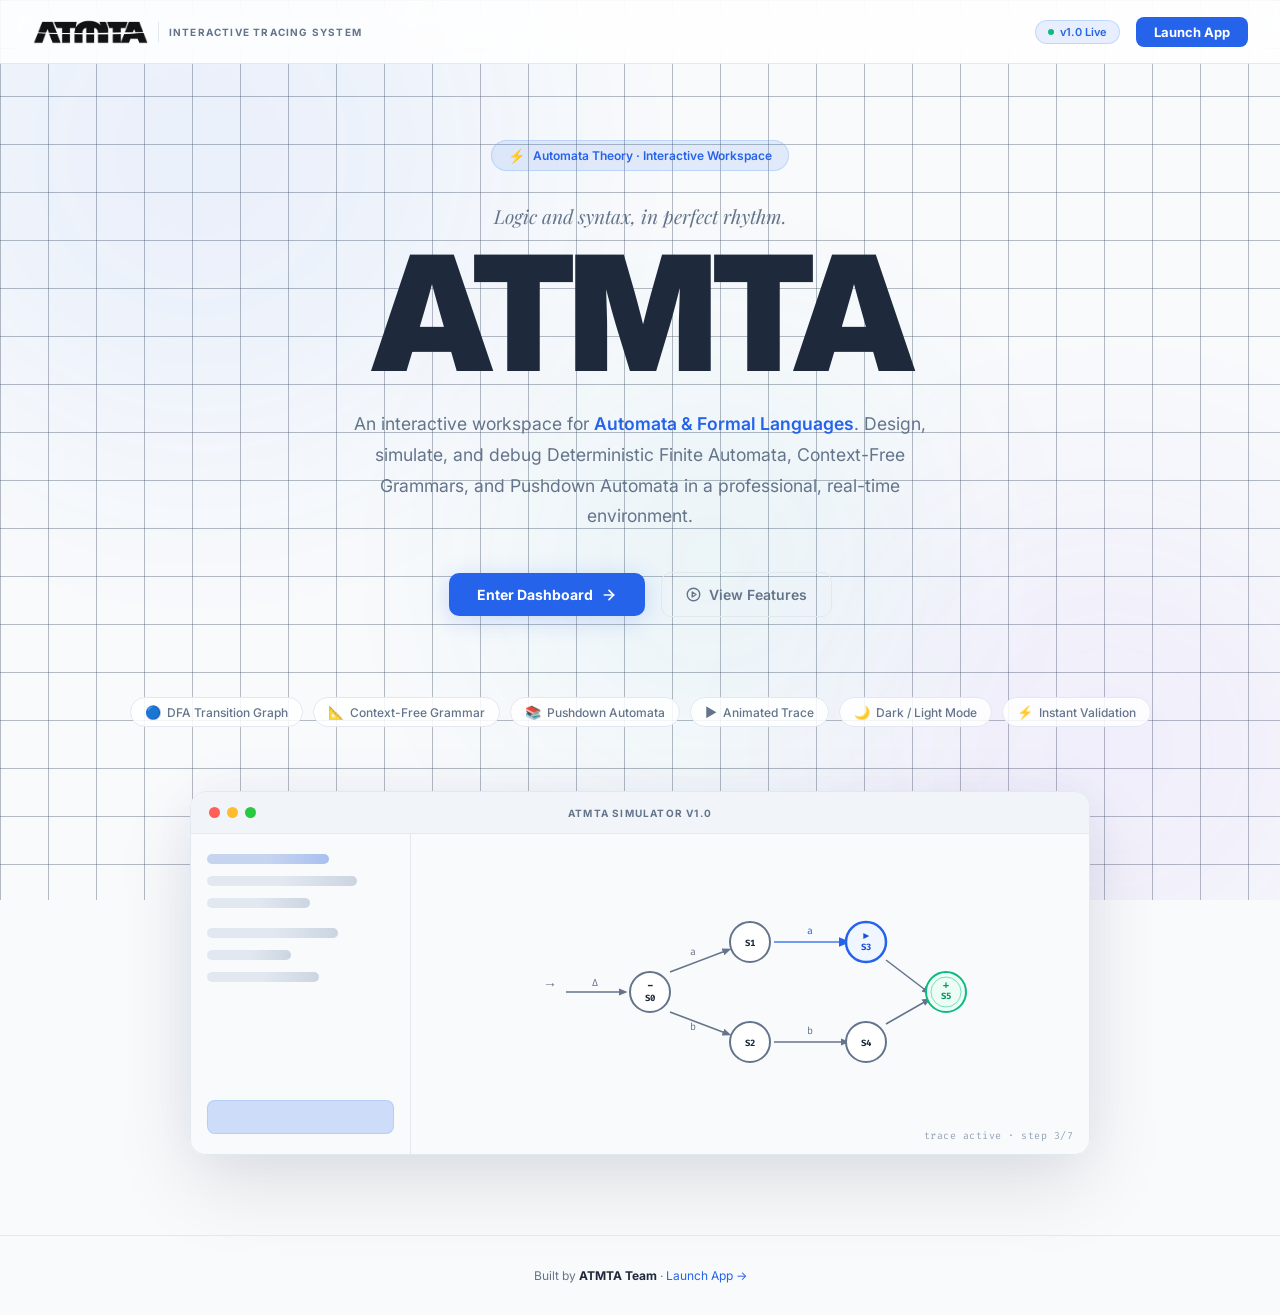
==== Automata-Theory/index.html @ 8695d4e0 "FILES" ====
<!DOCTYPE html>
<html lang="en">

<head>
    <meta charset="UTF-8">
    <meta name="viewport" content="width=device-width, initial-scale=1.0">
    <title>ATMTA - Interactive Tracing System</title>
    <meta name="description" content="An interactive workspace for Automata & Formal Languages. Design, simulate, and debug DFAs, CFGs, and PDAs in real-time.">
    <link href="https://fonts.googleapis.com/css2?family=Inter:wght@300;400;500;600;700;800;900&family=Fira+Code:wght@400;500&family=Playfair+Display:ital@1&display=swap" rel="stylesheet">

    <style>
        *, *::before, *::after { box-sizing: border-box; margin: 0; padding: 0; }

:root {
            --bg: #f8fafc;
            --bg2: #ffffff;
            --border: #e2e8f0;
            --accent: #2563eb;
            --accent2: #2563eb;
            --accent-glow: rgba(37, 99, 235, 0.2);
            --text: #1e293b;
            --muted: #64748b;
            --green: #10b981;
            --card-bg: rgba(255, 255, 255, 0.85);
        }

        html { scroll-behavior: smooth; }

        body {
            font-family: 'Inter', sans-serif;
            background-color: var(--bg);
            color: var(--text);
            min-height: 100vh;
            overflow-x: hidden;
            display: flex;
            flex-direction: column;
        }

        /* ─── Animated grid background ─── */
        .bg-grid {
            position: fixed;
            inset: 0;
            z-index: 0;
            background-image:
                linear-gradient(to right, rgba(51, 65, 85, 0.35) 1px, transparent 1px),
                linear-gradient(to bottom, rgba(51, 65, 85, 0.35) 1px, transparent 1px);
            background-size: 48px 48px;
            pointer-events: none;
        }

        /* ─── Radial glow blobs ─── */
        .bg-blobs {
            position: fixed;
            inset: 0;
            z-index: 0;
            pointer-events: none;
            overflow: hidden;
        }
        .blob {
            position: absolute;
            border-radius: 50%;
            filter: blur(120px);
            opacity: 0.06;
            animation: blobDrift 18s ease-in-out infinite alternate;
        }
        .blob-1 { width: 600px; height: 600px; background: #2563eb; top: -150px; left: -100px; animation-delay: 0s; }
        .blob-2 { width: 500px; height: 500px; background: #7c3aed; bottom: -100px; right: -80px; animation-delay: -6s; }
        .blob-3 { width: 400px; height: 400px; background: #0891b2; top: 40%; left: 40%; animation-delay: -12s; }

        @keyframes blobDrift {
            0%   { transform: translate(0, 0) scale(1); }
            50%  { transform: translate(40px, -30px) scale(1.08); }
            100% { transform: translate(-20px, 50px) scale(0.95); }
        }

        /* ─── Navbar ─── */
        nav {
            position: fixed;
            top: 0; left: 0; right: 0;
            z-index: 100;
            display: flex;
            align-items: center;
            justify-content: space-between;
            padding: 0 2rem;
            height: 64px;
            background: rgba(255, 255, 255, 0.85);
            backdrop-filter: blur(12px);
            border-bottom: 1px solid var(--border);
            animation: slideDown 0.6s cubic-bezier(0.16, 1, 0.3, 1) both;
        }

        @keyframes slideDown {
            from { transform: translateY(-100%); opacity: 0; }
            to   { transform: translateY(0);    opacity: 1; }
        }

        .nav-logo {
            display: flex;
            align-items: center;
            gap: 10px;
            text-decoration: none;
        }
        .nav-logo img { height: 28px; width: auto; object-fit: contain; }
        .nav-logo-divider { width: 1px; height: 20px; background: var(--border); }
        .nav-logo-text {
            font-size: 10px;
            font-weight: 700;
            letter-spacing: 0.12em;
            text-transform: uppercase;
            color: var(--muted);
        }

        .nav-right { display: flex; align-items: center; gap: 1rem; }
        .nav-badge {
            display: flex;
            align-items: center;
            gap: 6px;
            padding: 4px 12px;
            border-radius: 99px;
            border: 1px solid rgba(96, 165, 250, 0.3);
            background: rgba(37, 99, 235, 0.1);
            font-size: 11px;
            font-weight: 600;
            color: var(--accent2);
        }
        .nav-badge-dot {
            width: 6px; height: 6px;
            border-radius: 50%;
            background: var(--green);
            animation: pulse 2s infinite;
        }
        @keyframes pulse {
            0%, 100% { opacity: 1; transform: scale(1); }
            50%       { opacity: 0.5; transform: scale(1.4); }
        }

        .nav-cta {
            padding: 7px 18px;
            border-radius: 8px;
            background: var(--accent);
            color: #fff;
            font-size: 13px;
            font-weight: 700;
            text-decoration: none;
            transition: background 0.2s, transform 0.15s, box-shadow 0.2s;
            box-shadow: 0 0 0 0 var(--accent-glow);
        }
        .nav-cta:hover {
            background: #1d4ed8;
            transform: translateY(-1px);
            box-shadow: 0 8px 24px var(--accent-glow);
        }

        /* ─── Hero ─── */
        main {
            position: relative;
            z-index: 1;
            flex: 1;
            display: flex;
            flex-direction: column;
            align-items: center;
            padding: 140px 24px 80px;
        }

        .hero-eyebrow {
            display: inline-flex;
            align-items: center;
            gap: 8px;
            padding: 6px 16px;
            border-radius: 99px;
            border: 1px solid rgba(96, 165, 250, 0.3);
            background: rgba(37, 99, 235, 0.1);
            font-size: 12px;
            font-weight: 600;
            color: var(--accent2);
            margin-bottom: 2rem;
            opacity: 0;
            animation: fadeUp 0.7s 0.3s cubic-bezier(0.16, 1, 0.3, 1) forwards;
        }
        .hero-eyebrow-icon { font-size: 14px; }

        .hero-italic {
            font-family: 'Playfair Display', serif;
            font-style: italic;
            font-size: clamp(1rem, 2vw, 1.2rem);
            color: var(--muted);
            margin-bottom: 0.75rem;
            opacity: 0;
            animation: fadeUp 0.7s 0.5s cubic-bezier(0.16, 1, 0.3, 1) forwards;
        }

        .hero-title {
            font-size: clamp(5rem, 14vw, 10rem);
            font-weight: 900;
            letter-spacing: -0.04em;
            line-height: 0.9;
            color: #1e293b;
            text-align: center;
            margin-bottom: 1.5rem;
            opacity: 0;
            animation: fadeUp 0.8s 0.6s cubic-bezier(0.16, 1, 0.3, 1) forwards;
        }

        .hero-sub {
            font-size: clamp(0.9rem, 1.8vw, 1.1rem);
            color: var(--muted);
            max-width: 580px;
            text-align: center;
            line-height: 1.75;
            margin-bottom: 2.5rem;
            opacity: 0;
            animation: fadeUp 0.7s 0.8s cubic-bezier(0.16, 1, 0.3, 1) forwards;
        }
        .hero-sub strong { color: var(--accent2); font-weight: 600; }

        .hero-actions {
            display: flex;
            align-items: center;
            gap: 1rem;
            margin-bottom: 5rem;
            opacity: 0;
            animation: fadeUp 0.7s 1s cubic-bezier(0.16, 1, 0.3, 1) forwards;
        }

        .btn-primary {
            display: inline-flex;
            align-items: center;
            gap: 8px;
            padding: 13px 28px;
            border-radius: 10px;
            background: var(--accent);
            color: #fff;
            font-size: 14px;
            font-weight: 700;
            text-decoration: none;
            transition: all 0.2s;
            box-shadow: 0 4px 24px var(--accent-glow);
        }
        .btn-primary:hover {
            background: #1d4ed8;
            transform: translateY(-2px);
            box-shadow: 0 12px 32px var(--accent-glow);
        }
        .btn-primary svg { transition: transform 0.2s; }
        .btn-primary:hover svg { transform: translateX(3px); }

        .btn-secondary {
            display: inline-flex;
            align-items: center;
            gap: 8px;
            padding: 13px 24px;
            border-radius: 10px;
            border: 1px solid var(--border);
            color: var(--muted);
            font-size: 14px;
            font-weight: 600;
            text-decoration: none;
            transition: all 0.2s;
        }
        .btn-secondary:hover {
            border-color: var(--accent2);
            color: var(--accent2);
            background: rgba(96, 165, 250, 0.07);
        }

        /* ─── Feature chips ─── */
        .feature-chips {
            display: flex;
            flex-wrap: wrap;
            gap: 10px;
            justify-content: center;
            margin-bottom: 4rem;
            opacity: 0;
            animation: fadeUp 0.7s 1.1s cubic-bezier(0.16, 1, 0.3, 1) forwards;
        }
        .chip {
            display: flex;
            align-items: center;
            gap: 6px;
            padding: 6px 14px;
            border-radius: 99px;
            border: 1px solid var(--border);
            background: var(--card-bg);
            font-size: 12px;
            font-weight: 500;
            color: var(--muted);
            backdrop-filter: blur(8px);
        }
        .chip-icon { font-size: 13px; }

        /* ─── Mockup Window ─── */
        .mockup-wrap {
            width: 100%;
            max-width: 900px;
            opacity: 0;
            animation: fadeUp 0.9s 1.2s cubic-bezier(0.16, 1, 0.3, 1) forwards;
        }

        .mockup-window {
            background: var(--card-bg);
            backdrop-filter: blur(12px);
            border-radius: 16px;
            border: 1px solid var(--border);
            overflow: hidden;
            box-shadow:
                0 0 0 1px rgba(0,0,0,0.04) inset,
                0 32px 80px rgba(0,0,0,0.1),
                0 0 60px rgba(37,99,235,0.05);
        }

        .mockup-header {
            background: #f1f5f9;
            height: 42px;
            display: flex;
            align-items: center;
            padding: 0 18px;
            border-bottom: 1px solid var(--border);
            position: relative;
        }
        .mockup-dots { display: flex; gap: 7px; }
        .mockup-dot { width: 11px; height: 11px; border-radius: 50%; }
        .dot-red    { background: #ff5f56; }
        .dot-yellow { background: #ffbd2e; }
        .dot-green  { background: #27c93f; }
        .mockup-title {
            position: absolute;
            left: 50%;
            transform: translateX(-50%);
            font-size: 10px;
            font-weight: 700;
            letter-spacing: 0.12em;
            color: var(--muted);
            text-transform: uppercase;
        }

        .mockup-body {
            display: flex;
            height: 320px;
            background: #f8fafc;
        }

        .mockup-sidebar {
            width: 220px;
            border-right: 1px solid var(--border);
            padding: 20px 16px;
            display: flex;
            flex-direction: column;
            gap: 12px;
            flex-shrink: 0;
        }
        .mock-bar {
            height: 10px;
            border-radius: 6px;
            background: var(--border);
            animation: shimmer 2.5s infinite linear;
            background-size: 200% 100%;
            background-image: linear-gradient(90deg, #e2e8f0 25%, #cbd5e1 50%, #e2e8f0 75%);
        }
        .mock-bar.accent { background-image: linear-gradient(90deg, rgba(37,99,235,0.15) 25%, rgba(37,99,235,0.3) 50%, rgba(37,99,235,0.15) 75%); }
        @keyframes shimmer {
            0%   { background-position: 200% 0; }
            100% { background-position: -200% 0; }
        }
        .mock-btn {
            height: 34px;
            border-radius: 8px;
            background: rgba(37,99,235,0.2);
            border: 1px solid rgba(96,165,250,0.25);
            margin-top: auto;
        }

        .mockup-canvas {
            flex: 1;
            display: flex;
            align-items: center;
            justify-content: center;
            position: relative;
            overflow: hidden;
        }

        /* Animated DFA inside mockup */
        .mini-dfa { position: relative; }
        .mini-dfa svg { overflow: visible; }
        .dfa-node-circle {
            transition: all 0.4s;
        }
        @keyframes nodeGlow {
            0%, 100% { filter: drop-shadow(0 0 0px #2563eb); }
            50%       { filter: drop-shadow(0 0 12px #2563eb); }
        }
        .node-active { animation: nodeGlow 1.5s ease-in-out infinite; }

        /* ─── Animations ─── */
        @keyframes fadeUp {
            from { opacity: 0; transform: translateY(28px); }
            to   { opacity: 1; transform: translateY(0); }
        }

        /* ─── Footer ─── */
        footer {
            position: relative;
            z-index: 1;
            text-align: center;
            padding: 2rem;
            font-size: 12px;
            color: var(--muted);
            border-top: 1px solid var(--border);
        }
        footer a { color: var(--accent2); text-decoration: none; }
        footer a:hover { text-decoration: underline; }

        @media (max-width: 600px) {
            .mockup-sidebar { display: none; }
            .hero-actions { flex-direction: column; }
        }
    </style>
</head>

<body>
    <div class="bg-grid"></div>
    <div class="bg-blobs">
        <div class="blob blob-1"></div>
        <div class="blob blob-2"></div>
        <div class="blob blob-3"></div>
    </div>

    <!-- Navbar -->
    <nav>
        <a href="#" class="nav-logo">
            <img src="logo_atmt.png" alt="ATMTA Logo">
            <div class="nav-logo-divider"></div>
            <span class="nav-logo-text">Interactive Tracing System</span>
        </a>
        <div class="nav-right">
            <div class="nav-badge">
                <span class="nav-badge-dot"></span>
                v1.0 Live
            </div>
            <a href="DFA_Tester.html" class="nav-cta">Launch App</a>
        </div>
    </nav>

    <!-- Hero -->
    <main>
        <div class="hero-eyebrow">
            <span class="hero-eyebrow-icon">⚡</span>
            Automata Theory · Interactive Workspace
        </div>

        <p class="hero-italic">Logic and syntax, in perfect rhythm.</p>

        <h1 class="hero-title">ATMTA</h1>

        <p class="hero-sub">
            An interactive workspace for <strong>Automata &amp; Formal Languages</strong>.
            Design, simulate, and debug Deterministic Finite Automata,
            Context-Free Grammars, and Pushdown Automata in a professional, real-time environment.
        </p>

        <div class="hero-actions">
            <a href="DFA_Tester.html" class="btn-primary">
                Enter Dashboard
                <svg width="16" height="16" viewBox="0 0 24 24" fill="none" stroke="currentColor" stroke-width="2.5" stroke-linecap="round" stroke-linejoin="round">
                    <line x1="5" y1="12" x2="19" y2="12"></line>
                    <polyline points="12 5 19 12 12 19"></polyline>
                </svg>
            </a>
            <a href="#features" class="btn-secondary">
                <svg width="15" height="15" viewBox="0 0 24 24" fill="none" stroke="currentColor" stroke-width="2.2" stroke-linecap="round" stroke-linejoin="round">
                    <circle cx="12" cy="12" r="10"/><polygon points="10 8 16 12 10 16 10 8"/>
                </svg>
                View Features
            </a>
        </div>

        <!-- Feature chips -->
        <div class="feature-chips" id="features">
            <div class="chip"><span class="chip-icon">🔵</span> DFA Transition Graph</div>
            <div class="chip"><span class="chip-icon">📐</span> Context-Free Grammar</div>
            <div class="chip"><span class="chip-icon">📚</span> Pushdown Automata</div>
            <div class="chip"><span class="chip-icon">▶</span> Animated Trace</div>
            <div class="chip"><span class="chip-icon">🌙</span> Dark / Light Mode</div>
            <div class="chip"><span class="chip-icon">⚡</span> Instant Validation</div>
        </div>

        <!-- Mockup -->
        <div class="mockup-wrap">
            <div class="mockup-window">
                <div class="mockup-header">
                    <div class="mockup-dots">
                        <div class="mockup-dot dot-red"></div>
                        <div class="mockup-dot dot-yellow"></div>
                        <div class="mockup-dot dot-green"></div>
                    </div>
                    <div class="mockup-title">ATMTA Simulator v1.0</div>
                </div>
                <div class="mockup-body">
                    <!-- Sidebar skeleton -->
                    <div class="mockup-sidebar">
                        <div class="mock-bar accent" style="width:65%"></div>
                        <div class="mock-bar" style="width:80%"></div>
                        <div class="mock-bar" style="width:55%"></div>
                        <div class="mock-bar" style="width:70%; margin-top:8px"></div>
                        <div class="mock-bar" style="width:45%"></div>
                        <div class="mock-bar" style="width:60%"></div>
                        <div class="mock-btn"></div>
                    </div>
                    <!-- Canvas area -->
                    <div class="mockup-canvas">
                        <div class="mini-dfa">
                            <svg width="480" height="220" viewBox="0 0 480 220">
                                <defs>
                                    <marker id="arr" viewBox="0 0 10 10" refX="6" refY="5" markerWidth="6" markerHeight="6" orient="auto-start-reverse">
                                        <path d="M 0 1 L 10 5 L 0 9 z" fill="#64748b"/>
                                    </marker>
                                    <marker id="arr-active" viewBox="0 0 10 10" refX="6" refY="5" markerWidth="6" markerHeight="6" orient="auto-start-reverse">
                                        <path d="M 0 1 L 10 5 L 0 9 z" fill="#2563eb"/>
                                    </marker>
                                </defs>

                                <!-- Edges -->
                                <line x1="56" y1="110" x2="114" y2="110" stroke="#64748b" stroke-width="1.5" marker-end="url(#arr)"/>
                                <text x="85" y="104" fill="#64748b" font-size="10" text-anchor="middle" font-family="Fira Code, monospace">Δ</text>

                                <line x1="160" y1="90" x2="218" y2="68" stroke="#64748b" stroke-width="1.5" marker-end="url(#arr)"/>
                                <text x="183" y="73" fill="#64748b" font-size="10" text-anchor="middle" font-family="Fira Code, monospace">a</text>

                                <line x1="160" y1="130" x2="218" y2="152" stroke="#64748b" stroke-width="1.5" marker-end="url(#arr)"/>
                                <text x="183" y="148" fill="#64748b" font-size="10" text-anchor="middle" font-family="Fira Code, monospace">b</text>

                                <!-- Active edge - animated -->
                                <line x1="264" y1="60" x2="336" y2="60" stroke="#2563eb" stroke-width="2" marker-end="url(#arr-active)" id="active-edge">
                                    <animate attributeName="stroke-opacity" values="0.3;1;0.3" dur="1.8s" repeatCount="indefinite"/>
                                </line>
                                <text x="300" y="52" fill="#2563eb" font-size="10" text-anchor="middle" font-family="Fira Code, monospace">a</text>

                                <line x1="264" y1="160" x2="336" y2="160" stroke="#64748b" stroke-width="1.5" marker-end="url(#arr)"/>
                                <text x="300" y="152" fill="#64748b" font-size="10" text-anchor="middle" font-family="Fira Code, monospace">b</text>

                                <line x1="376" y1="78" x2="418" y2="110" stroke="#64748b" stroke-width="1.5" marker-end="url(#arr)"/>
                                <line x1="376" y1="142" x2="418" y2="118" stroke="#64748b" stroke-width="1.5" marker-end="url(#arr)"/>

                                <!-- Nodes -->
                                <!-- S0 - start -->
                                <text x="40" y="107" fill="#64748b" font-size="14" font-weight="bold" text-anchor="middle" font-family="sans-serif">→</text>
                                <circle cx="140" cy="110" r="20" fill="#ffffff" stroke="#64748b" stroke-width="2"/>
                                <text x="140" y="107" fill="#1e293b" font-size="11" font-weight="bold" text-anchor="middle" font-family="Fira Code, monospace">−</text>
                                <text x="140" y="119" fill="#1e293b" font-size="9" font-weight="bold" text-anchor="middle" font-family="Fira Code, monospace">S0</text>

                                <!-- S1 -->
                                <circle cx="240" cy="60" r="20" fill="#ffffff" stroke="#64748b" stroke-width="2"/>
                                <text x="240" y="64" fill="#1e293b" font-size="9" font-weight="bold" text-anchor="middle" font-family="Fira Code, monospace">S1</text>

                                <!-- S2 -->
                                <circle cx="240" cy="160" r="20" fill="#ffffff" stroke="#64748b" stroke-width="2"/>
                                <text x="240" y="164" fill="#1e293b" font-size="9" font-weight="bold" text-anchor="middle" font-family="Fira Code, monospace">S2</text>

                                <!-- S3 - active (highlighted) -->
                                <circle class="dfa-node-circle node-active" cx="356" cy="60" r="20" fill="#eff6ff" stroke="#2563eb" stroke-width="2.5"/>
                                <text x="356" y="57" fill="#1d4ed8" font-size="11" font-weight="bold" text-anchor="middle" font-family="Fira Code, monospace">▶</text>
                                <text x="356" y="68" fill="#1d4ed8" font-size="9" font-weight="bold" text-anchor="middle" font-family="Fira Code, monospace">S3</text>

                                <!-- S4 -->
                                <circle cx="356" cy="160" r="20" fill="#ffffff" stroke="#64748b" stroke-width="2"/>
                                <text x="356" y="164" fill="#1e293b" font-size="9" font-weight="bold" text-anchor="middle" font-family="Fira Code, monospace">S4</text>

                                <!-- S5 - accept (double ring) -->
                                <circle cx="436" cy="110" r="20" fill="#ecfdf5" stroke="#10b981" stroke-width="2"/>
                                <circle cx="436" cy="110" r="15" fill="none" stroke="#10b981" stroke-width="1" opacity="0.5"/>
                                <text x="436" y="107" fill="#059669" font-size="11" font-weight="bold" text-anchor="middle" font-family="sans-serif">+</text>
                                <text x="436" y="117" fill="#059669" font-size="9" font-weight="bold" text-anchor="middle" font-family="Fira Code, monospace">S5</text>
                            </svg>
                        </div>

                        <!-- Subtle overlay text -->
                        <div style="position:absolute; bottom:12px; right:16px; font-size:10px; color:#94a3b8; font-family:'Fira Code', monospace; letter-spacing:0.05em;">
                            trace active · step 3/7
                        </div>
                    </div>
                </div>
            </div>
        </div>
    </main>

    <!-- Footer -->
    <footer>
        <p>Built by <strong style="color:var(--text)">ATMTA Team</strong> · <a href="DFA_Tester.html">Launch App →</a></p>
    </footer>
</body>
</html>
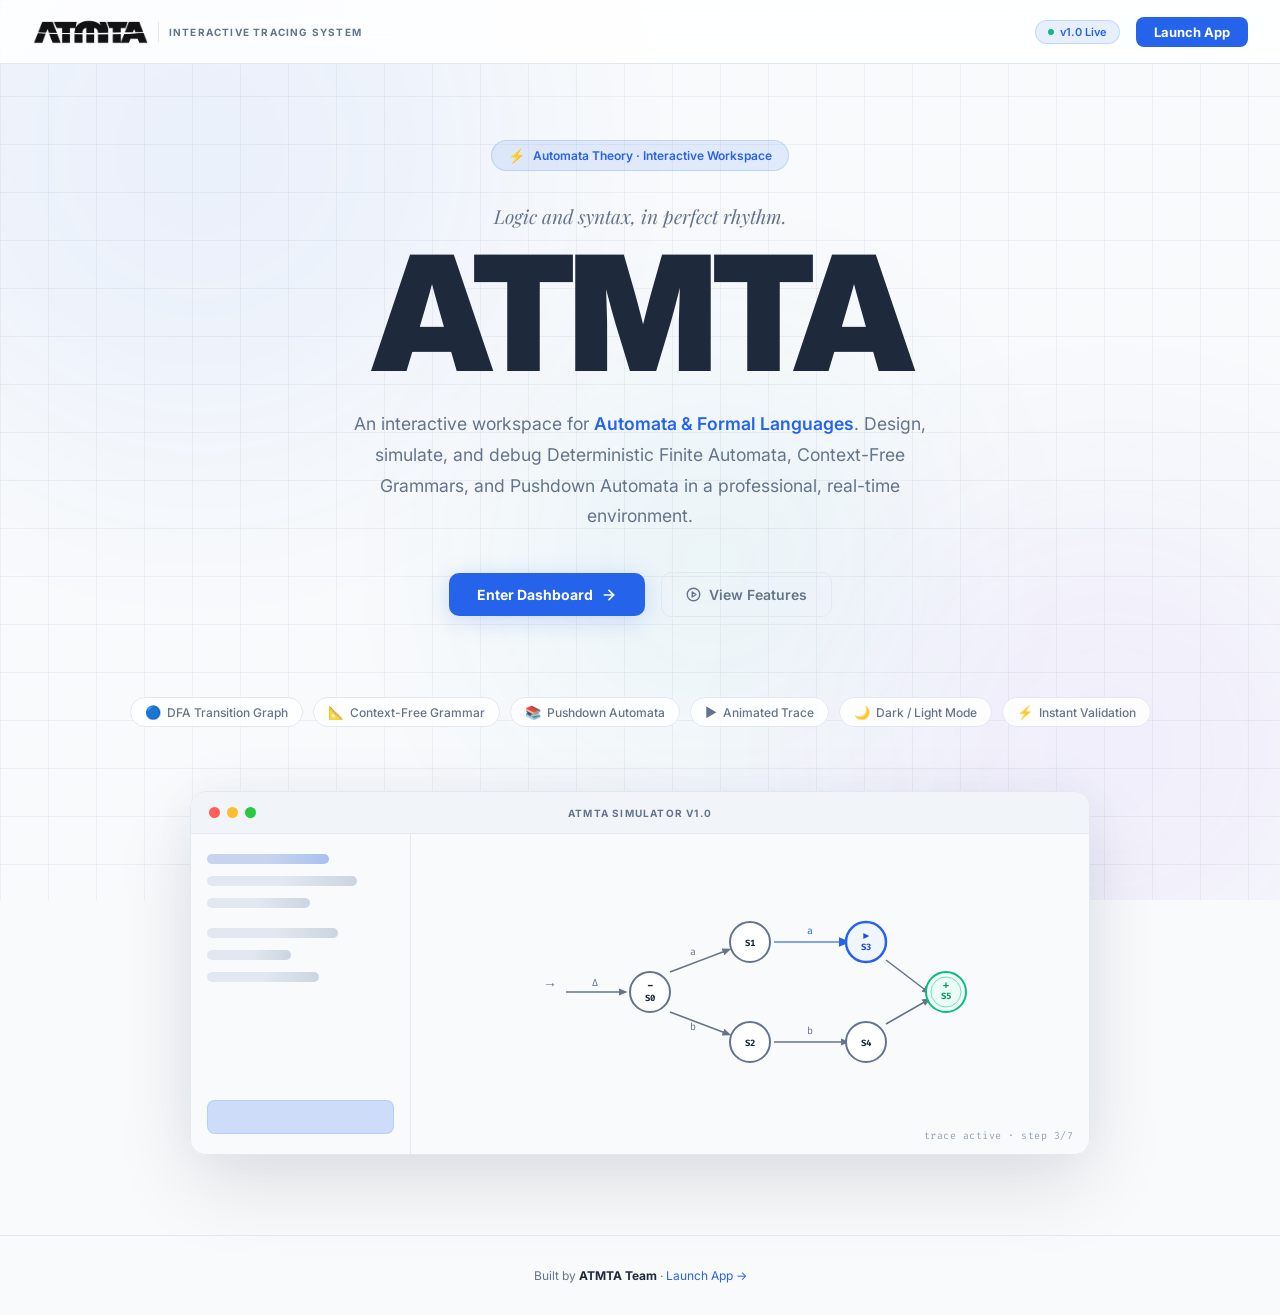
==== commit 6c63a66d: "Fix: reduce opacity of grid background lines" ====
--- a/Automata-Theory/index.html
+++ b/Automata-Theory/index.html
@@ -42,8 +42,8 @@
             inset: 0;
             z-index: 0;
             background-image:
-                linear-gradient(to right, rgba(51, 65, 85, 0.35) 1px, transparent 1px),
-                linear-gradient(to bottom, rgba(51, 65, 85, 0.35) 1px, transparent 1px);
+                linear-gradient(to right, rgba(100, 116, 139, 0.08) 1px, transparent 1px),
+                linear-gradient(to bottom, rgba(100, 116, 139, 0.08) 1px, transparent 1px);
             background-size: 48px 48px;
             pointer-events: none;
         }
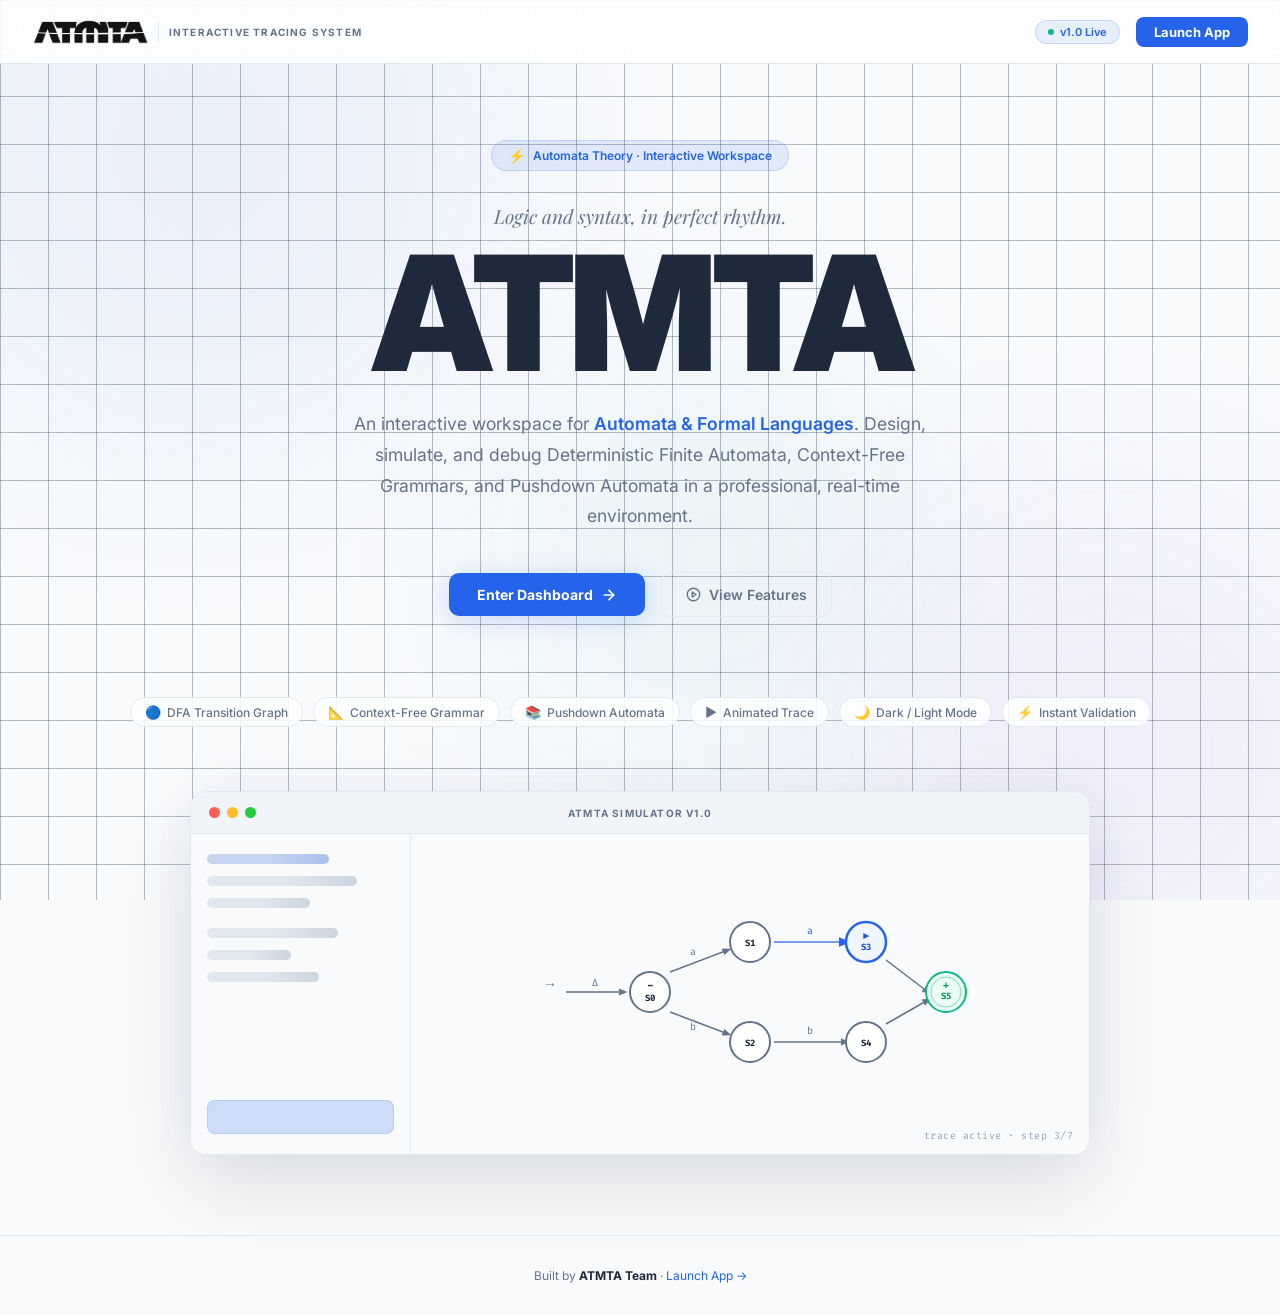
==== commit cbb5c378: "Restore all layout fixes, reject states, auto-generators, sidebar UI, and landing page from upstream" ====
--- a/Automata-Theory/index.html
+++ b/Automata-Theory/index.html
@@ -1,590 +1,590 @@
-<!DOCTYPE html>
-<html lang="en">
-
-<head>
-    <meta charset="UTF-8">
-    <meta name="viewport" content="width=device-width, initial-scale=1.0">
-    <title>ATMTA - Interactive Tracing System</title>
-    <meta name="description" content="An interactive workspace for Automata & Formal Languages. Design, simulate, and debug DFAs, CFGs, and PDAs in real-time.">
-    <link href="https://fonts.googleapis.com/css2?family=Inter:wght@300;400;500;600;700;800;900&family=Fira+Code:wght@400;500&family=Playfair+Display:ital@1&display=swap" rel="stylesheet">
-
-    <style>
-        *, *::before, *::after { box-sizing: border-box; margin: 0; padding: 0; }
-
-:root {
-            --bg: #f8fafc;
-            --bg2: #ffffff;
-            --border: #e2e8f0;
-            --accent: #2563eb;
-            --accent2: #2563eb;
-            --accent-glow: rgba(37, 99, 235, 0.2);
-            --text: #1e293b;
-            --muted: #64748b;
-            --green: #10b981;
-            --card-bg: rgba(255, 255, 255, 0.85);
-        }
-
-        html { scroll-behavior: smooth; }
-
-        body {
-            font-family: 'Inter', sans-serif;
-            background-color: var(--bg);
-            color: var(--text);
-            min-height: 100vh;
-            overflow-x: hidden;
-            display: flex;
-            flex-direction: column;
-        }
-
-        /* ─── Animated grid background ─── */
-        .bg-grid {
-            position: fixed;
-            inset: 0;
-            z-index: 0;
-            background-image:
-                linear-gradient(to right, rgba(100, 116, 139, 0.08) 1px, transparent 1px),
-                linear-gradient(to bottom, rgba(100, 116, 139, 0.08) 1px, transparent 1px);
-            background-size: 48px 48px;
-            pointer-events: none;
-        }
-
-        /* ─── Radial glow blobs ─── */
-        .bg-blobs {
-            position: fixed;
-            inset: 0;
-            z-index: 0;
-            pointer-events: none;
-            overflow: hidden;
-        }
-        .blob {
-            position: absolute;
-            border-radius: 50%;
-            filter: blur(120px);
-            opacity: 0.06;
-            animation: blobDrift 18s ease-in-out infinite alternate;
-        }
-        .blob-1 { width: 600px; height: 600px; background: #2563eb; top: -150px; left: -100px; animation-delay: 0s; }
-        .blob-2 { width: 500px; height: 500px; background: #7c3aed; bottom: -100px; right: -80px; animation-delay: -6s; }
-        .blob-3 { width: 400px; height: 400px; background: #0891b2; top: 40%; left: 40%; animation-delay: -12s; }
-
-        @keyframes blobDrift {
-            0%   { transform: translate(0, 0) scale(1); }
-            50%  { transform: translate(40px, -30px) scale(1.08); }
-            100% { transform: translate(-20px, 50px) scale(0.95); }
-        }
-
-        /* ─── Navbar ─── */
-        nav {
-            position: fixed;
-            top: 0; left: 0; right: 0;
-            z-index: 100;
-            display: flex;
-            align-items: center;
-            justify-content: space-between;
-            padding: 0 2rem;
-            height: 64px;
-            background: rgba(255, 255, 255, 0.85);
-            backdrop-filter: blur(12px);
-            border-bottom: 1px solid var(--border);
-            animation: slideDown 0.6s cubic-bezier(0.16, 1, 0.3, 1) both;
-        }
-
-        @keyframes slideDown {
-            from { transform: translateY(-100%); opacity: 0; }
-            to   { transform: translateY(0);    opacity: 1; }
-        }
-
-        .nav-logo {
-            display: flex;
-            align-items: center;
-            gap: 10px;
-            text-decoration: none;
-        }
-        .nav-logo img { height: 28px; width: auto; object-fit: contain; }
-        .nav-logo-divider { width: 1px; height: 20px; background: var(--border); }
-        .nav-logo-text {
-            font-size: 10px;
-            font-weight: 700;
-            letter-spacing: 0.12em;
-            text-transform: uppercase;
-            color: var(--muted);
-        }
-
-        .nav-right { display: flex; align-items: center; gap: 1rem; }
-        .nav-badge {
-            display: flex;
-            align-items: center;
-            gap: 6px;
-            padding: 4px 12px;
-            border-radius: 99px;
-            border: 1px solid rgba(96, 165, 250, 0.3);
-            background: rgba(37, 99, 235, 0.1);
-            font-size: 11px;
-            font-weight: 600;
-            color: var(--accent2);
-        }
-        .nav-badge-dot {
-            width: 6px; height: 6px;
-            border-radius: 50%;
-            background: var(--green);
-            animation: pulse 2s infinite;
-        }
-        @keyframes pulse {
-            0%, 100% { opacity: 1; transform: scale(1); }
-            50%       { opacity: 0.5; transform: scale(1.4); }
-        }
-
-        .nav-cta {
-            padding: 7px 18px;
-            border-radius: 8px;
-            background: var(--accent);
-            color: #fff;
-            font-size: 13px;
-            font-weight: 700;
-            text-decoration: none;
-            transition: background 0.2s, transform 0.15s, box-shadow 0.2s;
-            box-shadow: 0 0 0 0 var(--accent-glow);
-        }
-        .nav-cta:hover {
-            background: #1d4ed8;
-            transform: translateY(-1px);
-            box-shadow: 0 8px 24px var(--accent-glow);
-        }
-
-        /* ─── Hero ─── */
-        main {
-            position: relative;
-            z-index: 1;
-            flex: 1;
-            display: flex;
-            flex-direction: column;
-            align-items: center;
-            padding: 140px 24px 80px;
-        }
-
-        .hero-eyebrow {
-            display: inline-flex;
-            align-items: center;
-            gap: 8px;
-            padding: 6px 16px;
-            border-radius: 99px;
-            border: 1px solid rgba(96, 165, 250, 0.3);
-            background: rgba(37, 99, 235, 0.1);
-            font-size: 12px;
-            font-weight: 600;
-            color: var(--accent2);
-            margin-bottom: 2rem;
-            opacity: 0;
-            animation: fadeUp 0.7s 0.3s cubic-bezier(0.16, 1, 0.3, 1) forwards;
-        }
-        .hero-eyebrow-icon { font-size: 14px; }
-
-        .hero-italic {
-            font-family: 'Playfair Display', serif;
-            font-style: italic;
-            font-size: clamp(1rem, 2vw, 1.2rem);
-            color: var(--muted);
-            margin-bottom: 0.75rem;
-            opacity: 0;
-            animation: fadeUp 0.7s 0.5s cubic-bezier(0.16, 1, 0.3, 1) forwards;
-        }
-
-        .hero-title {
-            font-size: clamp(5rem, 14vw, 10rem);
-            font-weight: 900;
-            letter-spacing: -0.04em;
-            line-height: 0.9;
-            color: #1e293b;
-            text-align: center;
-            margin-bottom: 1.5rem;
-            opacity: 0;
-            animation: fadeUp 0.8s 0.6s cubic-bezier(0.16, 1, 0.3, 1) forwards;
-        }
-
-        .hero-sub {
-            font-size: clamp(0.9rem, 1.8vw, 1.1rem);
-            color: var(--muted);
-            max-width: 580px;
-            text-align: center;
-            line-height: 1.75;
-            margin-bottom: 2.5rem;
-            opacity: 0;
-            animation: fadeUp 0.7s 0.8s cubic-bezier(0.16, 1, 0.3, 1) forwards;
-        }
-        .hero-sub strong { color: var(--accent2); font-weight: 600; }
-
-        .hero-actions {
-            display: flex;
-            align-items: center;
-            gap: 1rem;
-            margin-bottom: 5rem;
-            opacity: 0;
-            animation: fadeUp 0.7s 1s cubic-bezier(0.16, 1, 0.3, 1) forwards;
-        }
-
-        .btn-primary {
-            display: inline-flex;
-            align-items: center;
-            gap: 8px;
-            padding: 13px 28px;
-            border-radius: 10px;
-            background: var(--accent);
-            color: #fff;
-            font-size: 14px;
-            font-weight: 700;
-            text-decoration: none;
-            transition: all 0.2s;
-            box-shadow: 0 4px 24px var(--accent-glow);
-        }
-        .btn-primary:hover {
-            background: #1d4ed8;
-            transform: translateY(-2px);
-            box-shadow: 0 12px 32px var(--accent-glow);
-        }
-        .btn-primary svg { transition: transform 0.2s; }
-        .btn-primary:hover svg { transform: translateX(3px); }
-
-        .btn-secondary {
-            display: inline-flex;
-            align-items: center;
-            gap: 8px;
-            padding: 13px 24px;
-            border-radius: 10px;
-            border: 1px solid var(--border);
-            color: var(--muted);
-            font-size: 14px;
-            font-weight: 600;
-            text-decoration: none;
-            transition: all 0.2s;
-        }
-        .btn-secondary:hover {
-            border-color: var(--accent2);
-            color: var(--accent2);
-            background: rgba(96, 165, 250, 0.07);
-        }
-
-        /* ─── Feature chips ─── */
-        .feature-chips {
-            display: flex;
-            flex-wrap: wrap;
-            gap: 10px;
-            justify-content: center;
-            margin-bottom: 4rem;
-            opacity: 0;
-            animation: fadeUp 0.7s 1.1s cubic-bezier(0.16, 1, 0.3, 1) forwards;
-        }
-        .chip {
-            display: flex;
-            align-items: center;
-            gap: 6px;
-            padding: 6px 14px;
-            border-radius: 99px;
-            border: 1px solid var(--border);
-            background: var(--card-bg);
-            font-size: 12px;
-            font-weight: 500;
-            color: var(--muted);
-            backdrop-filter: blur(8px);
-        }
-        .chip-icon { font-size: 13px; }
-
-        /* ─── Mockup Window ─── */
-        .mockup-wrap {
-            width: 100%;
-            max-width: 900px;
-            opacity: 0;
-            animation: fadeUp 0.9s 1.2s cubic-bezier(0.16, 1, 0.3, 1) forwards;
-        }
-
-        .mockup-window {
-            background: var(--card-bg);
-            backdrop-filter: blur(12px);
-            border-radius: 16px;
-            border: 1px solid var(--border);
-            overflow: hidden;
-            box-shadow:
-                0 0 0 1px rgba(0,0,0,0.04) inset,
-                0 32px 80px rgba(0,0,0,0.1),
-                0 0 60px rgba(37,99,235,0.05);
-        }
-
-        .mockup-header {
-            background: #f1f5f9;
-            height: 42px;
-            display: flex;
-            align-items: center;
-            padding: 0 18px;
-            border-bottom: 1px solid var(--border);
-            position: relative;
-        }
-        .mockup-dots { display: flex; gap: 7px; }
-        .mockup-dot { width: 11px; height: 11px; border-radius: 50%; }
-        .dot-red    { background: #ff5f56; }
-        .dot-yellow { background: #ffbd2e; }
-        .dot-green  { background: #27c93f; }
-        .mockup-title {
-            position: absolute;
-            left: 50%;
-            transform: translateX(-50%);
-            font-size: 10px;
-            font-weight: 700;
-            letter-spacing: 0.12em;
-            color: var(--muted);
-            text-transform: uppercase;
-        }
-
-        .mockup-body {
-            display: flex;
-            height: 320px;
-            background: #f8fafc;
-        }
-
-        .mockup-sidebar {
-            width: 220px;
-            border-right: 1px solid var(--border);
-            padding: 20px 16px;
-            display: flex;
-            flex-direction: column;
-            gap: 12px;
-            flex-shrink: 0;
-        }
-        .mock-bar {
-            height: 10px;
-            border-radius: 6px;
-            background: var(--border);
-            animation: shimmer 2.5s infinite linear;
-            background-size: 200% 100%;
-            background-image: linear-gradient(90deg, #e2e8f0 25%, #cbd5e1 50%, #e2e8f0 75%);
-        }
-        .mock-bar.accent { background-image: linear-gradient(90deg, rgba(37,99,235,0.15) 25%, rgba(37,99,235,0.3) 50%, rgba(37,99,235,0.15) 75%); }
-        @keyframes shimmer {
-            0%   { background-position: 200% 0; }
-            100% { background-position: -200% 0; }
-        }
-        .mock-btn {
-            height: 34px;
-            border-radius: 8px;
-            background: rgba(37,99,235,0.2);
-            border: 1px solid rgba(96,165,250,0.25);
-            margin-top: auto;
-        }
-
-        .mockup-canvas {
-            flex: 1;
-            display: flex;
-            align-items: center;
-            justify-content: center;
-            position: relative;
-            overflow: hidden;
-        }
-
-        /* Animated DFA inside mockup */
-        .mini-dfa { position: relative; }
-        .mini-dfa svg { overflow: visible; }
-        .dfa-node-circle {
-            transition: all 0.4s;
-        }
-        @keyframes nodeGlow {
-            0%, 100% { filter: drop-shadow(0 0 0px #2563eb); }
-            50%       { filter: drop-shadow(0 0 12px #2563eb); }
-        }
-        .node-active { animation: nodeGlow 1.5s ease-in-out infinite; }
-
-        /* ─── Animations ─── */
-        @keyframes fadeUp {
-            from { opacity: 0; transform: translateY(28px); }
-            to   { opacity: 1; transform: translateY(0); }
-        }
-
-        /* ─── Footer ─── */
-        footer {
-            position: relative;
-            z-index: 1;
-            text-align: center;
-            padding: 2rem;
-            font-size: 12px;
-            color: var(--muted);
-            border-top: 1px solid var(--border);
-        }
-        footer a { color: var(--accent2); text-decoration: none; }
-        footer a:hover { text-decoration: underline; }
-
-        @media (max-width: 600px) {
-            .mockup-sidebar { display: none; }
-            .hero-actions { flex-direction: column; }
-        }
-    </style>
-</head>
-
-<body>
-    <div class="bg-grid"></div>
-    <div class="bg-blobs">
-        <div class="blob blob-1"></div>
-        <div class="blob blob-2"></div>
-        <div class="blob blob-3"></div>
-    </div>
-
-    <!-- Navbar -->
-    <nav>
-        <a href="#" class="nav-logo">
-            <img src="logo_atmt.png" alt="ATMTA Logo">
-            <div class="nav-logo-divider"></div>
-            <span class="nav-logo-text">Interactive Tracing System</span>
-        </a>
-        <div class="nav-right">
-            <div class="nav-badge">
-                <span class="nav-badge-dot"></span>
-                v1.0 Live
-            </div>
-            <a href="DFA_Tester.html" class="nav-cta">Launch App</a>
-        </div>
-    </nav>
-
-    <!-- Hero -->
-    <main>
-        <div class="hero-eyebrow">
-            <span class="hero-eyebrow-icon">⚡</span>
-            Automata Theory · Interactive Workspace
-        </div>
-
-        <p class="hero-italic">Logic and syntax, in perfect rhythm.</p>
-
-        <h1 class="hero-title">ATMTA</h1>
-
-        <p class="hero-sub">
-            An interactive workspace for <strong>Automata &amp; Formal Languages</strong>.
-            Design, simulate, and debug Deterministic Finite Automata,
-            Context-Free Grammars, and Pushdown Automata in a professional, real-time environment.
-        </p>
-
-        <div class="hero-actions">
-            <a href="DFA_Tester.html" class="btn-primary">
-                Enter Dashboard
-                <svg width="16" height="16" viewBox="0 0 24 24" fill="none" stroke="currentColor" stroke-width="2.5" stroke-linecap="round" stroke-linejoin="round">
-                    <line x1="5" y1="12" x2="19" y2="12"></line>
-                    <polyline points="12 5 19 12 12 19"></polyline>
-                </svg>
-            </a>
-            <a href="#features" class="btn-secondary">
-                <svg width="15" height="15" viewBox="0 0 24 24" fill="none" stroke="currentColor" stroke-width="2.2" stroke-linecap="round" stroke-linejoin="round">
-                    <circle cx="12" cy="12" r="10"/><polygon points="10 8 16 12 10 16 10 8"/>
-                </svg>
-                View Features
-            </a>
-        </div>
-
-        <!-- Feature chips -->
-        <div class="feature-chips" id="features">
-            <div class="chip"><span class="chip-icon">🔵</span> DFA Transition Graph</div>
-            <div class="chip"><span class="chip-icon">📐</span> Context-Free Grammar</div>
-            <div class="chip"><span class="chip-icon">📚</span> Pushdown Automata</div>
-            <div class="chip"><span class="chip-icon">▶</span> Animated Trace</div>
-            <div class="chip"><span class="chip-icon">🌙</span> Dark / Light Mode</div>
-            <div class="chip"><span class="chip-icon">⚡</span> Instant Validation</div>
-        </div>
-
-        <!-- Mockup -->
-        <div class="mockup-wrap">
-            <div class="mockup-window">
-                <div class="mockup-header">
-                    <div class="mockup-dots">
-                        <div class="mockup-dot dot-red"></div>
-                        <div class="mockup-dot dot-yellow"></div>
-                        <div class="mockup-dot dot-green"></div>
-                    </div>
-                    <div class="mockup-title">ATMTA Simulator v1.0</div>
-                </div>
-                <div class="mockup-body">
-                    <!-- Sidebar skeleton -->
-                    <div class="mockup-sidebar">
-                        <div class="mock-bar accent" style="width:65%"></div>
-                        <div class="mock-bar" style="width:80%"></div>
-                        <div class="mock-bar" style="width:55%"></div>
-                        <div class="mock-bar" style="width:70%; margin-top:8px"></div>
-                        <div class="mock-bar" style="width:45%"></div>
-                        <div class="mock-bar" style="width:60%"></div>
-                        <div class="mock-btn"></div>
-                    </div>
-                    <!-- Canvas area -->
-                    <div class="mockup-canvas">
-                        <div class="mini-dfa">
-                            <svg width="480" height="220" viewBox="0 0 480 220">
-                                <defs>
-                                    <marker id="arr" viewBox="0 0 10 10" refX="6" refY="5" markerWidth="6" markerHeight="6" orient="auto-start-reverse">
-                                        <path d="M 0 1 L 10 5 L 0 9 z" fill="#64748b"/>
-                                    </marker>
-                                    <marker id="arr-active" viewBox="0 0 10 10" refX="6" refY="5" markerWidth="6" markerHeight="6" orient="auto-start-reverse">
-                                        <path d="M 0 1 L 10 5 L 0 9 z" fill="#2563eb"/>
-                                    </marker>
-                                </defs>
-
-                                <!-- Edges -->
-                                <line x1="56" y1="110" x2="114" y2="110" stroke="#64748b" stroke-width="1.5" marker-end="url(#arr)"/>
-                                <text x="85" y="104" fill="#64748b" font-size="10" text-anchor="middle" font-family="Fira Code, monospace">Δ</text>
-
-                                <line x1="160" y1="90" x2="218" y2="68" stroke="#64748b" stroke-width="1.5" marker-end="url(#arr)"/>
-                                <text x="183" y="73" fill="#64748b" font-size="10" text-anchor="middle" font-family="Fira Code, monospace">a</text>
-
-                                <line x1="160" y1="130" x2="218" y2="152" stroke="#64748b" stroke-width="1.5" marker-end="url(#arr)"/>
-                                <text x="183" y="148" fill="#64748b" font-size="10" text-anchor="middle" font-family="Fira Code, monospace">b</text>
-
-                                <!-- Active edge - animated -->
-                                <line x1="264" y1="60" x2="336" y2="60" stroke="#2563eb" stroke-width="2" marker-end="url(#arr-active)" id="active-edge">
-                                    <animate attributeName="stroke-opacity" values="0.3;1;0.3" dur="1.8s" repeatCount="indefinite"/>
-                                </line>
-                                <text x="300" y="52" fill="#2563eb" font-size="10" text-anchor="middle" font-family="Fira Code, monospace">a</text>
-
-                                <line x1="264" y1="160" x2="336" y2="160" stroke="#64748b" stroke-width="1.5" marker-end="url(#arr)"/>
-                                <text x="300" y="152" fill="#64748b" font-size="10" text-anchor="middle" font-family="Fira Code, monospace">b</text>
-
-                                <line x1="376" y1="78" x2="418" y2="110" stroke="#64748b" stroke-width="1.5" marker-end="url(#arr)"/>
-                                <line x1="376" y1="142" x2="418" y2="118" stroke="#64748b" stroke-width="1.5" marker-end="url(#arr)"/>
-
-                                <!-- Nodes -->
-                                <!-- S0 - start -->
-                                <text x="40" y="107" fill="#64748b" font-size="14" font-weight="bold" text-anchor="middle" font-family="sans-serif">→</text>
-                                <circle cx="140" cy="110" r="20" fill="#ffffff" stroke="#64748b" stroke-width="2"/>
-                                <text x="140" y="107" fill="#1e293b" font-size="11" font-weight="bold" text-anchor="middle" font-family="Fira Code, monospace">−</text>
-                                <text x="140" y="119" fill="#1e293b" font-size="9" font-weight="bold" text-anchor="middle" font-family="Fira Code, monospace">S0</text>
-
-                                <!-- S1 -->
-                                <circle cx="240" cy="60" r="20" fill="#ffffff" stroke="#64748b" stroke-width="2"/>
-                                <text x="240" y="64" fill="#1e293b" font-size="9" font-weight="bold" text-anchor="middle" font-family="Fira Code, monospace">S1</text>
-
-                                <!-- S2 -->
-                                <circle cx="240" cy="160" r="20" fill="#ffffff" stroke="#64748b" stroke-width="2"/>
-                                <text x="240" y="164" fill="#1e293b" font-size="9" font-weight="bold" text-anchor="middle" font-family="Fira Code, monospace">S2</text>
-
-                                <!-- S3 - active (highlighted) -->
-                                <circle class="dfa-node-circle node-active" cx="356" cy="60" r="20" fill="#eff6ff" stroke="#2563eb" stroke-width="2.5"/>
-                                <text x="356" y="57" fill="#1d4ed8" font-size="11" font-weight="bold" text-anchor="middle" font-family="Fira Code, monospace">▶</text>
-                                <text x="356" y="68" fill="#1d4ed8" font-size="9" font-weight="bold" text-anchor="middle" font-family="Fira Code, monospace">S3</text>
-
-                                <!-- S4 -->
-                                <circle cx="356" cy="160" r="20" fill="#ffffff" stroke="#64748b" stroke-width="2"/>
-                                <text x="356" y="164" fill="#1e293b" font-size="9" font-weight="bold" text-anchor="middle" font-family="Fira Code, monospace">S4</text>
-
-                                <!-- S5 - accept (double ring) -->
-                                <circle cx="436" cy="110" r="20" fill="#ecfdf5" stroke="#10b981" stroke-width="2"/>
-                                <circle cx="436" cy="110" r="15" fill="none" stroke="#10b981" stroke-width="1" opacity="0.5"/>
-                                <text x="436" y="107" fill="#059669" font-size="11" font-weight="bold" text-anchor="middle" font-family="sans-serif">+</text>
-                                <text x="436" y="117" fill="#059669" font-size="9" font-weight="bold" text-anchor="middle" font-family="Fira Code, monospace">S5</text>
-                            </svg>
-                        </div>
-
-                        <!-- Subtle overlay text -->
-                        <div style="position:absolute; bottom:12px; right:16px; font-size:10px; color:#94a3b8; font-family:'Fira Code', monospace; letter-spacing:0.05em;">
-                            trace active · step 3/7
-                        </div>
-                    </div>
-                </div>
-            </div>
-        </div>
-    </main>
-
-    <!-- Footer -->
-    <footer>
-        <p>Built by <strong style="color:var(--text)">ATMTA Team</strong> · <a href="DFA_Tester.html">Launch App →</a></p>
-    </footer>
-</body>
+<!DOCTYPE html>
+<html lang="en">
+
+<head>
+    <meta charset="UTF-8">
+    <meta name="viewport" content="width=device-width, initial-scale=1.0">
+    <title>ATMTA - Interactive Tracing System</title>
+    <meta name="description" content="An interactive workspace for Automata & Formal Languages. Design, simulate, and debug DFAs, CFGs, and PDAs in real-time.">
+    <link href="https://fonts.googleapis.com/css2?family=Inter:wght@300;400;500;600;700;800;900&family=Fira+Code:wght@400;500&family=Playfair+Display:ital@1&display=swap" rel="stylesheet">
+
+    <style>
+        *, *::before, *::after { box-sizing: border-box; margin: 0; padding: 0; }
+
+:root {
+            --bg: #f8fafc;
+            --bg2: #ffffff;
+            --border: #e2e8f0;
+            --accent: #2563eb;
+            --accent2: #2563eb;
+            --accent-glow: rgba(37, 99, 235, 0.2);
+            --text: #1e293b;
+            --muted: #64748b;
+            --green: #10b981;
+            --card-bg: rgba(255, 255, 255, 0.85);
+        }
+
+        html { scroll-behavior: smooth; }
+
+        body {
+            font-family: 'Inter', sans-serif;
+            background-color: var(--bg);
+            color: var(--text);
+            min-height: 100vh;
+            overflow-x: hidden;
+            display: flex;
+            flex-direction: column;
+        }
+
+        /* ─── Animated grid background ─── */
+        .bg-grid {
+            position: fixed;
+            inset: 0;
+            z-index: 0;
+            background-image:
+                linear-gradient(to right, rgba(51, 65, 85, 0.35) 1px, transparent 1px),
+                linear-gradient(to bottom, rgba(51, 65, 85, 0.35) 1px, transparent 1px);
+            background-size: 48px 48px;
+            pointer-events: none;
+        }
+
+        /* ─── Radial glow blobs ─── */
+        .bg-blobs {
+            position: fixed;
+            inset: 0;
+            z-index: 0;
+            pointer-events: none;
+            overflow: hidden;
+        }
+        .blob {
+            position: absolute;
+            border-radius: 50%;
+            filter: blur(120px);
+            opacity: 0.06;
+            animation: blobDrift 18s ease-in-out infinite alternate;
+        }
+        .blob-1 { width: 600px; height: 600px; background: #2563eb; top: -150px; left: -100px; animation-delay: 0s; }
+        .blob-2 { width: 500px; height: 500px; background: #7c3aed; bottom: -100px; right: -80px; animation-delay: -6s; }
+        .blob-3 { width: 400px; height: 400px; background: #0891b2; top: 40%; left: 40%; animation-delay: -12s; }
+
+        @keyframes blobDrift {
+            0%   { transform: translate(0, 0) scale(1); }
+            50%  { transform: translate(40px, -30px) scale(1.08); }
+            100% { transform: translate(-20px, 50px) scale(0.95); }
+        }
+
+        /* ─── Navbar ─── */
+        nav {
+            position: fixed;
+            top: 0; left: 0; right: 0;
+            z-index: 100;
+            display: flex;
+            align-items: center;
+            justify-content: space-between;
+            padding: 0 2rem;
+            height: 64px;
+            background: rgba(255, 255, 255, 0.85);
+            backdrop-filter: blur(12px);
+            border-bottom: 1px solid var(--border);
+            animation: slideDown 0.6s cubic-bezier(0.16, 1, 0.3, 1) both;
+        }
+
+        @keyframes slideDown {
+            from { transform: translateY(-100%); opacity: 0; }
+            to   { transform: translateY(0);    opacity: 1; }
+        }
+
+        .nav-logo {
+            display: flex;
+            align-items: center;
+            gap: 10px;
+            text-decoration: none;
+        }
+        .nav-logo img { height: 28px; width: auto; object-fit: contain; }
+        .nav-logo-divider { width: 1px; height: 20px; background: var(--border); }
+        .nav-logo-text {
+            font-size: 10px;
+            font-weight: 700;
+            letter-spacing: 0.12em;
+            text-transform: uppercase;
+            color: var(--muted);
+        }
+
+        .nav-right { display: flex; align-items: center; gap: 1rem; }
+        .nav-badge {
+            display: flex;
+            align-items: center;
+            gap: 6px;
+            padding: 4px 12px;
+            border-radius: 99px;
+            border: 1px solid rgba(96, 165, 250, 0.3);
+            background: rgba(37, 99, 235, 0.1);
+            font-size: 11px;
+            font-weight: 600;
+            color: var(--accent2);
+        }
+        .nav-badge-dot {
+            width: 6px; height: 6px;
+            border-radius: 50%;
+            background: var(--green);
+            animation: pulse 2s infinite;
+        }
+        @keyframes pulse {
+            0%, 100% { opacity: 1; transform: scale(1); }
+            50%       { opacity: 0.5; transform: scale(1.4); }
+        }
+
+        .nav-cta {
+            padding: 7px 18px;
+            border-radius: 8px;
+            background: var(--accent);
+            color: #fff;
+            font-size: 13px;
+            font-weight: 700;
+            text-decoration: none;
+            transition: background 0.2s, transform 0.15s, box-shadow 0.2s;
+            box-shadow: 0 0 0 0 var(--accent-glow);
+        }
+        .nav-cta:hover {
+            background: #1d4ed8;
+            transform: translateY(-1px);
+            box-shadow: 0 8px 24px var(--accent-glow);
+        }
+
+        /* ─── Hero ─── */
+        main {
+            position: relative;
+            z-index: 1;
+            flex: 1;
+            display: flex;
+            flex-direction: column;
+            align-items: center;
+            padding: 140px 24px 80px;
+        }
+
+        .hero-eyebrow {
+            display: inline-flex;
+            align-items: center;
+            gap: 8px;
+            padding: 6px 16px;
+            border-radius: 99px;
+            border: 1px solid rgba(96, 165, 250, 0.3);
+            background: rgba(37, 99, 235, 0.1);
+            font-size: 12px;
+            font-weight: 600;
+            color: var(--accent2);
+            margin-bottom: 2rem;
+            opacity: 0;
+            animation: fadeUp 0.7s 0.3s cubic-bezier(0.16, 1, 0.3, 1) forwards;
+        }
+        .hero-eyebrow-icon { font-size: 14px; }
+
+        .hero-italic {
+            font-family: 'Playfair Display', serif;
+            font-style: italic;
+            font-size: clamp(1rem, 2vw, 1.2rem);
+            color: var(--muted);
+            margin-bottom: 0.75rem;
+            opacity: 0;
+            animation: fadeUp 0.7s 0.5s cubic-bezier(0.16, 1, 0.3, 1) forwards;
+        }
+
+        .hero-title {
+            font-size: clamp(5rem, 14vw, 10rem);
+            font-weight: 900;
+            letter-spacing: -0.04em;
+            line-height: 0.9;
+            color: #1e293b;
+            text-align: center;
+            margin-bottom: 1.5rem;
+            opacity: 0;
+            animation: fadeUp 0.8s 0.6s cubic-bezier(0.16, 1, 0.3, 1) forwards;
+        }
+
+        .hero-sub {
+            font-size: clamp(0.9rem, 1.8vw, 1.1rem);
+            color: var(--muted);
+            max-width: 580px;
+            text-align: center;
+            line-height: 1.75;
+            margin-bottom: 2.5rem;
+            opacity: 0;
+            animation: fadeUp 0.7s 0.8s cubic-bezier(0.16, 1, 0.3, 1) forwards;
+        }
+        .hero-sub strong { color: var(--accent2); font-weight: 600; }
+
+        .hero-actions {
+            display: flex;
+            align-items: center;
+            gap: 1rem;
+            margin-bottom: 5rem;
+            opacity: 0;
+            animation: fadeUp 0.7s 1s cubic-bezier(0.16, 1, 0.3, 1) forwards;
+        }
+
+        .btn-primary {
+            display: inline-flex;
+            align-items: center;
+            gap: 8px;
+            padding: 13px 28px;
+            border-radius: 10px;
+            background: var(--accent);
+            color: #fff;
+            font-size: 14px;
+            font-weight: 700;
+            text-decoration: none;
+            transition: all 0.2s;
+            box-shadow: 0 4px 24px var(--accent-glow);
+        }
+        .btn-primary:hover {
+            background: #1d4ed8;
+            transform: translateY(-2px);
+            box-shadow: 0 12px 32px var(--accent-glow);
+        }
+        .btn-primary svg { transition: transform 0.2s; }
+        .btn-primary:hover svg { transform: translateX(3px); }
+
+        .btn-secondary {
+            display: inline-flex;
+            align-items: center;
+            gap: 8px;
+            padding: 13px 24px;
+            border-radius: 10px;
+            border: 1px solid var(--border);
+            color: var(--muted);
+            font-size: 14px;
+            font-weight: 600;
+            text-decoration: none;
+            transition: all 0.2s;
+        }
+        .btn-secondary:hover {
+            border-color: var(--accent2);
+            color: var(--accent2);
+            background: rgba(96, 165, 250, 0.07);
+        }
+
+        /* ─── Feature chips ─── */
+        .feature-chips {
+            display: flex;
+            flex-wrap: wrap;
+            gap: 10px;
+            justify-content: center;
+            margin-bottom: 4rem;
+            opacity: 0;
+            animation: fadeUp 0.7s 1.1s cubic-bezier(0.16, 1, 0.3, 1) forwards;
+        }
+        .chip {
+            display: flex;
+            align-items: center;
+            gap: 6px;
+            padding: 6px 14px;
+            border-radius: 99px;
+            border: 1px solid var(--border);
+            background: var(--card-bg);
+            font-size: 12px;
+            font-weight: 500;
+            color: var(--muted);
+            backdrop-filter: blur(8px);
+        }
+        .chip-icon { font-size: 13px; }
+
+        /* ─── Mockup Window ─── */
+        .mockup-wrap {
+            width: 100%;
+            max-width: 900px;
+            opacity: 0;
+            animation: fadeUp 0.9s 1.2s cubic-bezier(0.16, 1, 0.3, 1) forwards;
+        }
+
+        .mockup-window {
+            background: var(--card-bg);
+            backdrop-filter: blur(12px);
+            border-radius: 16px;
+            border: 1px solid var(--border);
+            overflow: hidden;
+            box-shadow:
+                0 0 0 1px rgba(0,0,0,0.04) inset,
+                0 32px 80px rgba(0,0,0,0.1),
+                0 0 60px rgba(37,99,235,0.05);
+        }
+
+        .mockup-header {
+            background: #f1f5f9;
+            height: 42px;
+            display: flex;
+            align-items: center;
+            padding: 0 18px;
+            border-bottom: 1px solid var(--border);
+            position: relative;
+        }
+        .mockup-dots { display: flex; gap: 7px; }
+        .mockup-dot { width: 11px; height: 11px; border-radius: 50%; }
+        .dot-red    { background: #ff5f56; }
+        .dot-yellow { background: #ffbd2e; }
+        .dot-green  { background: #27c93f; }
+        .mockup-title {
+            position: absolute;
+            left: 50%;
+            transform: translateX(-50%);
+            font-size: 10px;
+            font-weight: 700;
+            letter-spacing: 0.12em;
+            color: var(--muted);
+            text-transform: uppercase;
+        }
+
+        .mockup-body {
+            display: flex;
+            height: 320px;
+            background: #f8fafc;
+        }
+
+        .mockup-sidebar {
+            width: 220px;
+            border-right: 1px solid var(--border);
+            padding: 20px 16px;
+            display: flex;
+            flex-direction: column;
+            gap: 12px;
+            flex-shrink: 0;
+        }
+        .mock-bar {
+            height: 10px;
+            border-radius: 6px;
+            background: var(--border);
+            animation: shimmer 2.5s infinite linear;
+            background-size: 200% 100%;
+            background-image: linear-gradient(90deg, #e2e8f0 25%, #cbd5e1 50%, #e2e8f0 75%);
+        }
+        .mock-bar.accent { background-image: linear-gradient(90deg, rgba(37,99,235,0.15) 25%, rgba(37,99,235,0.3) 50%, rgba(37,99,235,0.15) 75%); }
+        @keyframes shimmer {
+            0%   { background-position: 200% 0; }
+            100% { background-position: -200% 0; }
+        }
+        .mock-btn {
+            height: 34px;
+            border-radius: 8px;
+            background: rgba(37,99,235,0.2);
+            border: 1px solid rgba(96,165,250,0.25);
+            margin-top: auto;
+        }
+
+        .mockup-canvas {
+            flex: 1;
+            display: flex;
+            align-items: center;
+            justify-content: center;
+            position: relative;
+            overflow: hidden;
+        }
+
+        /* Animated DFA inside mockup */
+        .mini-dfa { position: relative; }
+        .mini-dfa svg { overflow: visible; }
+        .dfa-node-circle {
+            transition: all 0.4s;
+        }
+        @keyframes nodeGlow {
+            0%, 100% { filter: drop-shadow(0 0 0px #2563eb); }
+            50%       { filter: drop-shadow(0 0 12px #2563eb); }
+        }
+        .node-active { animation: nodeGlow 1.5s ease-in-out infinite; }
+
+        /* ─── Animations ─── */
+        @keyframes fadeUp {
+            from { opacity: 0; transform: translateY(28px); }
+            to   { opacity: 1; transform: translateY(0); }
+        }
+
+        /* ─── Footer ─── */
+        footer {
+            position: relative;
+            z-index: 1;
+            text-align: center;
+            padding: 2rem;
+            font-size: 12px;
+            color: var(--muted);
+            border-top: 1px solid var(--border);
+        }
+        footer a { color: var(--accent2); text-decoration: none; }
+        footer a:hover { text-decoration: underline; }
+
+        @media (max-width: 600px) {
+            .mockup-sidebar { display: none; }
+            .hero-actions { flex-direction: column; }
+        }
+    </style>
+</head>
+
+<body>
+    <div class="bg-grid"></div>
+    <div class="bg-blobs">
+        <div class="blob blob-1"></div>
+        <div class="blob blob-2"></div>
+        <div class="blob blob-3"></div>
+    </div>
+
+    <!-- Navbar -->
+    <nav>
+        <a href="#" class="nav-logo">
+            <img src="logo_atmt.png" alt="ATMTA Logo">
+            <div class="nav-logo-divider"></div>
+            <span class="nav-logo-text">Interactive Tracing System</span>
+        </a>
+        <div class="nav-right">
+            <div class="nav-badge">
+                <span class="nav-badge-dot"></span>
+                v1.0 Live
+            </div>
+            <a href="DFA_Tester.html" class="nav-cta">Launch App</a>
+        </div>
+    </nav>
+
+    <!-- Hero -->
+    <main>
+        <div class="hero-eyebrow">
+            <span class="hero-eyebrow-icon">⚡</span>
+            Automata Theory · Interactive Workspace
+        </div>
+
+        <p class="hero-italic">Logic and syntax, in perfect rhythm.</p>
+
+        <h1 class="hero-title">ATMTA</h1>
+
+        <p class="hero-sub">
+            An interactive workspace for <strong>Automata &amp; Formal Languages</strong>.
+            Design, simulate, and debug Deterministic Finite Automata,
+            Context-Free Grammars, and Pushdown Automata in a professional, real-time environment.
+        </p>
+
+        <div class="hero-actions">
+            <a href="DFA_Tester.html" class="btn-primary">
+                Enter Dashboard
+                <svg width="16" height="16" viewBox="0 0 24 24" fill="none" stroke="currentColor" stroke-width="2.5" stroke-linecap="round" stroke-linejoin="round">
+                    <line x1="5" y1="12" x2="19" y2="12"></line>
+                    <polyline points="12 5 19 12 12 19"></polyline>
+                </svg>
+            </a>
+            <a href="#features" class="btn-secondary">
+                <svg width="15" height="15" viewBox="0 0 24 24" fill="none" stroke="currentColor" stroke-width="2.2" stroke-linecap="round" stroke-linejoin="round">
+                    <circle cx="12" cy="12" r="10"/><polygon points="10 8 16 12 10 16 10 8"/>
+                </svg>
+                View Features
+            </a>
+        </div>
+
+        <!-- Feature chips -->
+        <div class="feature-chips" id="features">
+            <div class="chip"><span class="chip-icon">🔵</span> DFA Transition Graph</div>
+            <div class="chip"><span class="chip-icon">📐</span> Context-Free Grammar</div>
+            <div class="chip"><span class="chip-icon">📚</span> Pushdown Automata</div>
+            <div class="chip"><span class="chip-icon">▶</span> Animated Trace</div>
+            <div class="chip"><span class="chip-icon">🌙</span> Dark / Light Mode</div>
+            <div class="chip"><span class="chip-icon">⚡</span> Instant Validation</div>
+        </div>
+
+        <!-- Mockup -->
+        <div class="mockup-wrap">
+            <div class="mockup-window">
+                <div class="mockup-header">
+                    <div class="mockup-dots">
+                        <div class="mockup-dot dot-red"></div>
+                        <div class="mockup-dot dot-yellow"></div>
+                        <div class="mockup-dot dot-green"></div>
+                    </div>
+                    <div class="mockup-title">ATMTA Simulator v1.0</div>
+                </div>
+                <div class="mockup-body">
+                    <!-- Sidebar skeleton -->
+                    <div class="mockup-sidebar">
+                        <div class="mock-bar accent" style="width:65%"></div>
+                        <div class="mock-bar" style="width:80%"></div>
+                        <div class="mock-bar" style="width:55%"></div>
+                        <div class="mock-bar" style="width:70%; margin-top:8px"></div>
+                        <div class="mock-bar" style="width:45%"></div>
+                        <div class="mock-bar" style="width:60%"></div>
+                        <div class="mock-btn"></div>
+                    </div>
+                    <!-- Canvas area -->
+                    <div class="mockup-canvas">
+                        <div class="mini-dfa">
+                            <svg width="480" height="220" viewBox="0 0 480 220">
+                                <defs>
+                                    <marker id="arr" viewBox="0 0 10 10" refX="6" refY="5" markerWidth="6" markerHeight="6" orient="auto-start-reverse">
+                                        <path d="M 0 1 L 10 5 L 0 9 z" fill="#64748b"/>
+                                    </marker>
+                                    <marker id="arr-active" viewBox="0 0 10 10" refX="6" refY="5" markerWidth="6" markerHeight="6" orient="auto-start-reverse">
+                                        <path d="M 0 1 L 10 5 L 0 9 z" fill="#2563eb"/>
+                                    </marker>
+                                </defs>
+
+                                <!-- Edges -->
+                                <line x1="56" y1="110" x2="114" y2="110" stroke="#64748b" stroke-width="1.5" marker-end="url(#arr)"/>
+                                <text x="85" y="104" fill="#64748b" font-size="10" text-anchor="middle" font-family="Fira Code, monospace">Δ</text>
+
+                                <line x1="160" y1="90" x2="218" y2="68" stroke="#64748b" stroke-width="1.5" marker-end="url(#arr)"/>
+                                <text x="183" y="73" fill="#64748b" font-size="10" text-anchor="middle" font-family="Fira Code, monospace">a</text>
+
+                                <line x1="160" y1="130" x2="218" y2="152" stroke="#64748b" stroke-width="1.5" marker-end="url(#arr)"/>
+                                <text x="183" y="148" fill="#64748b" font-size="10" text-anchor="middle" font-family="Fira Code, monospace">b</text>
+
+                                <!-- Active edge - animated -->
+                                <line x1="264" y1="60" x2="336" y2="60" stroke="#2563eb" stroke-width="2" marker-end="url(#arr-active)" id="active-edge">
+                                    <animate attributeName="stroke-opacity" values="0.3;1;0.3" dur="1.8s" repeatCount="indefinite"/>
+                                </line>
+                                <text x="300" y="52" fill="#2563eb" font-size="10" text-anchor="middle" font-family="Fira Code, monospace">a</text>
+
+                                <line x1="264" y1="160" x2="336" y2="160" stroke="#64748b" stroke-width="1.5" marker-end="url(#arr)"/>
+                                <text x="300" y="152" fill="#64748b" font-size="10" text-anchor="middle" font-family="Fira Code, monospace">b</text>
+
+                                <line x1="376" y1="78" x2="418" y2="110" stroke="#64748b" stroke-width="1.5" marker-end="url(#arr)"/>
+                                <line x1="376" y1="142" x2="418" y2="118" stroke="#64748b" stroke-width="1.5" marker-end="url(#arr)"/>
+
+                                <!-- Nodes -->
+                                <!-- S0 - start -->
+                                <text x="40" y="107" fill="#64748b" font-size="14" font-weight="bold" text-anchor="middle" font-family="sans-serif">→</text>
+                                <circle cx="140" cy="110" r="20" fill="#ffffff" stroke="#64748b" stroke-width="2"/>
+                                <text x="140" y="107" fill="#1e293b" font-size="11" font-weight="bold" text-anchor="middle" font-family="Fira Code, monospace">−</text>
+                                <text x="140" y="119" fill="#1e293b" font-size="9" font-weight="bold" text-anchor="middle" font-family="Fira Code, monospace">S0</text>
+
+                                <!-- S1 -->
+                                <circle cx="240" cy="60" r="20" fill="#ffffff" stroke="#64748b" stroke-width="2"/>
+                                <text x="240" y="64" fill="#1e293b" font-size="9" font-weight="bold" text-anchor="middle" font-family="Fira Code, monospace">S1</text>
+
+                                <!-- S2 -->
+                                <circle cx="240" cy="160" r="20" fill="#ffffff" stroke="#64748b" stroke-width="2"/>
+                                <text x="240" y="164" fill="#1e293b" font-size="9" font-weight="bold" text-anchor="middle" font-family="Fira Code, monospace">S2</text>
+
+                                <!-- S3 - active (highlighted) -->
+                                <circle class="dfa-node-circle node-active" cx="356" cy="60" r="20" fill="#eff6ff" stroke="#2563eb" stroke-width="2.5"/>
+                                <text x="356" y="57" fill="#1d4ed8" font-size="11" font-weight="bold" text-anchor="middle" font-family="Fira Code, monospace">▶</text>
+                                <text x="356" y="68" fill="#1d4ed8" font-size="9" font-weight="bold" text-anchor="middle" font-family="Fira Code, monospace">S3</text>
+
+                                <!-- S4 -->
+                                <circle cx="356" cy="160" r="20" fill="#ffffff" stroke="#64748b" stroke-width="2"/>
+                                <text x="356" y="164" fill="#1e293b" font-size="9" font-weight="bold" text-anchor="middle" font-family="Fira Code, monospace">S4</text>
+
+                                <!-- S5 - accept (double ring) -->
+                                <circle cx="436" cy="110" r="20" fill="#ecfdf5" stroke="#10b981" stroke-width="2"/>
+                                <circle cx="436" cy="110" r="15" fill="none" stroke="#10b981" stroke-width="1" opacity="0.5"/>
+                                <text x="436" y="107" fill="#059669" font-size="11" font-weight="bold" text-anchor="middle" font-family="sans-serif">+</text>
+                                <text x="436" y="117" fill="#059669" font-size="9" font-weight="bold" text-anchor="middle" font-family="Fira Code, monospace">S5</text>
+                            </svg>
+                        </div>
+
+                        <!-- Subtle overlay text -->
+                        <div style="position:absolute; bottom:12px; right:16px; font-size:10px; color:#94a3b8; font-family:'Fira Code', monospace; letter-spacing:0.05em;">
+                            trace active · step 3/7
+                        </div>
+                    </div>
+                </div>
+            </div>
+        </div>
+    </main>
+
+    <!-- Footer -->
+    <footer>
+        <p>Built by <strong style="color:var(--text)">ATMTA Team</strong> · <a href="DFA_Tester.html">Launch App →</a></p>
+    </footer>
+</body>
 </html>
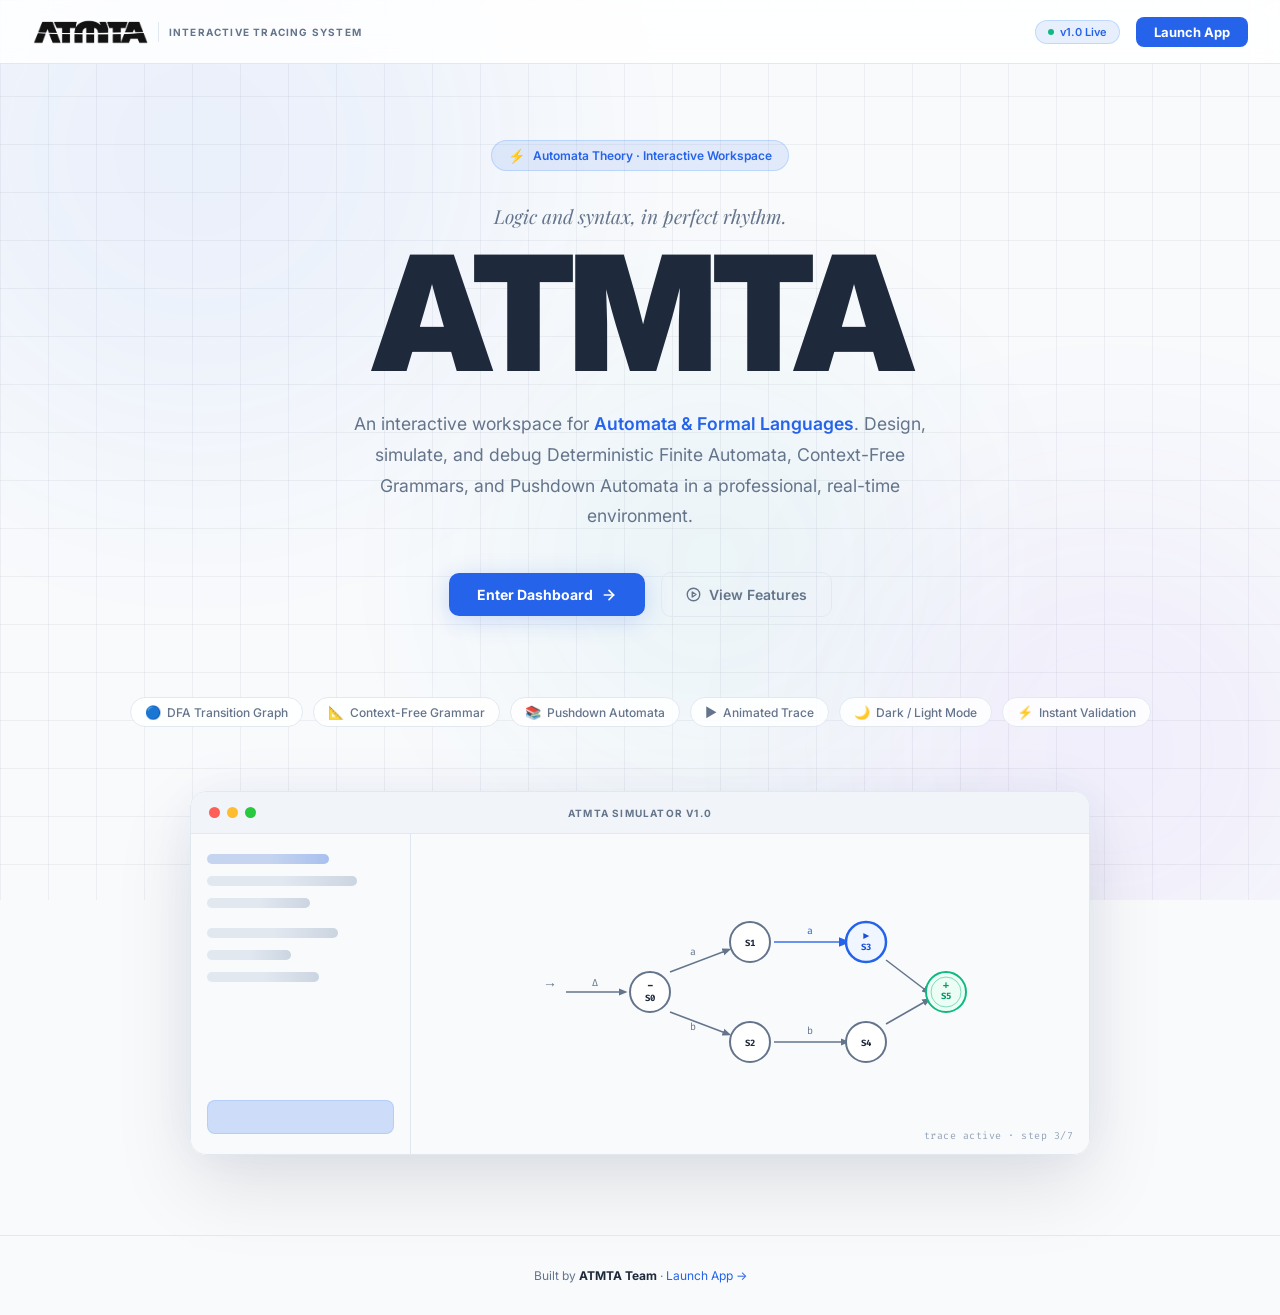
==== commit f86069a1: "Fix: lighten grid lines on landing page to be extremely subtle and professional" ====
--- a/Automata-Theory/index.html
+++ b/Automata-Theory/index.html
@@ -42,8 +42,8 @@
             inset: 0;
             z-index: 0;
             background-image:
-                linear-gradient(to right, rgba(51, 65, 85, 0.35) 1px, transparent 1px),
-                linear-gradient(to bottom, rgba(51, 65, 85, 0.35) 1px, transparent 1px);
+                linear-gradient(to right, rgba(51, 65, 85, 0.06) 1px, transparent 1px),
+                linear-gradient(to bottom, rgba(51, 65, 85, 0.06) 1px, transparent 1px);
             background-size: 48px 48px;
             pointer-events: none;
         }
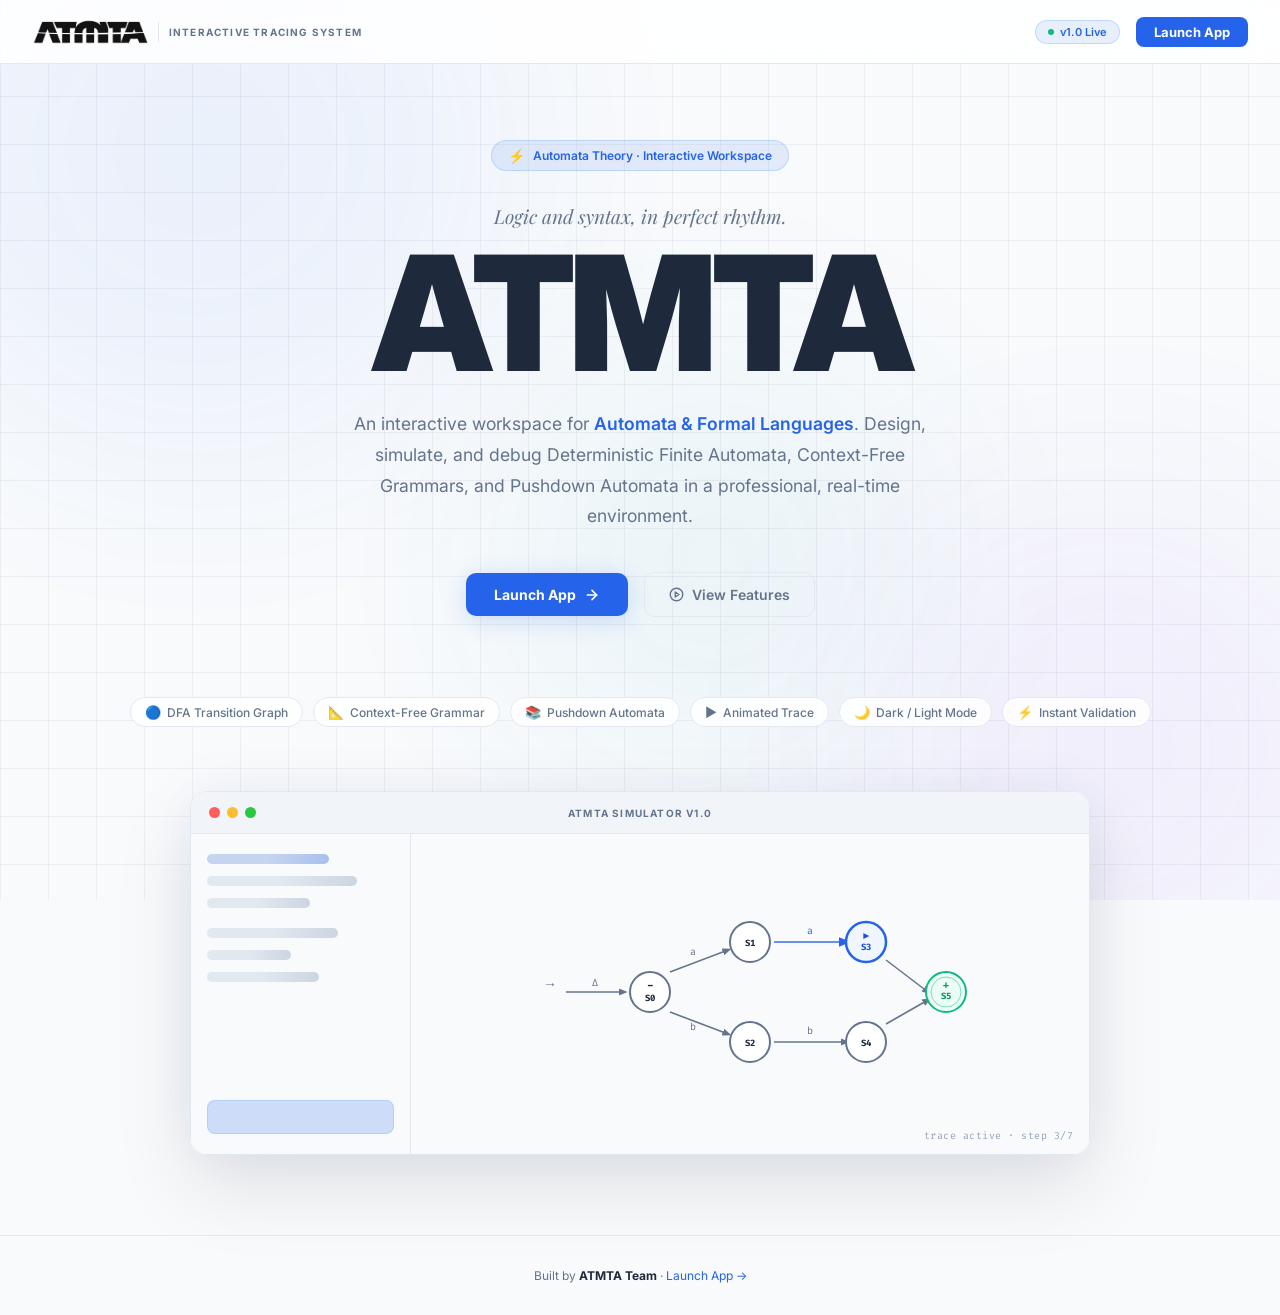
==== commit 2ff07fe9: "fix: bulletproof fade-in on dashboard load, rename Enter Dashboard to Launch App" ====
--- a/Automata-Theory/index.html
+++ b/Automata-Theory/index.html
@@ -459,7 +459,7 @@
 
         <div class="hero-actions">
             <a href="DFA_Tester.html" class="btn-primary">
-                Enter Dashboard
+                Launch App
                 <svg width="16" height="16" viewBox="0 0 24 24" fill="none" stroke="currentColor" stroke-width="2.5" stroke-linecap="round" stroke-linejoin="round">
                     <line x1="5" y1="12" x2="19" y2="12"></line>
                     <polyline points="12 5 19 12 12 19"></polyline>
